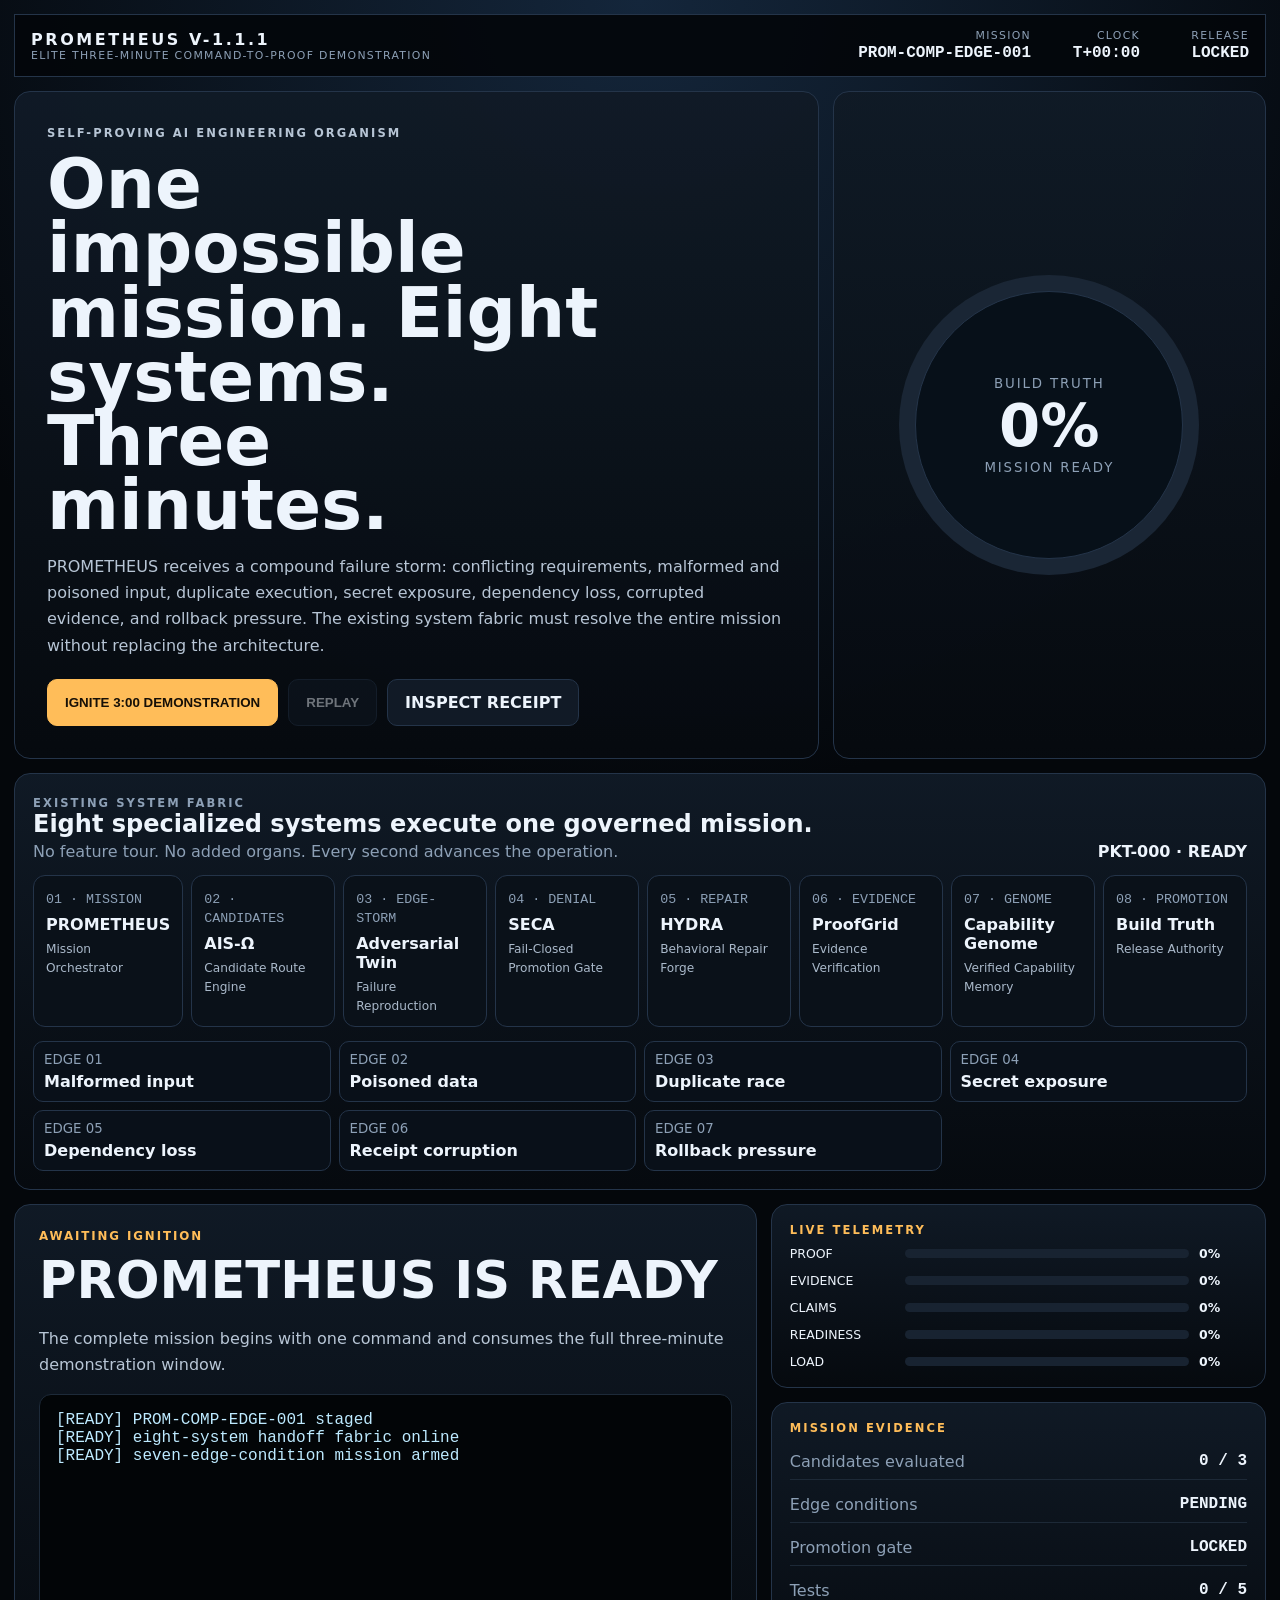
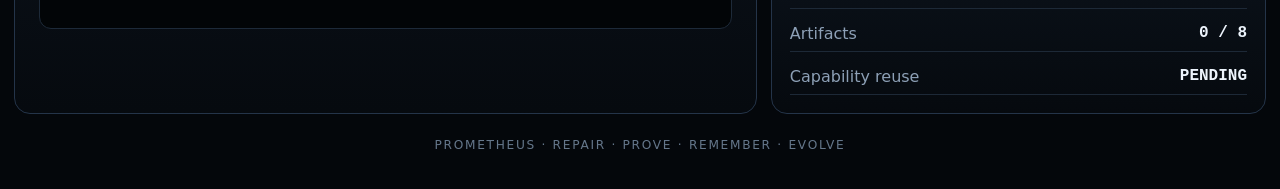
==== index.html @ 127bd873 "converge public entrypoint on elite demo" ====
<!doctype html>
<html lang="en">
<head>
  <meta charset="utf-8">
  <meta name="viewport" content="width=device-width,initial-scale=1,viewport-fit=cover">
  <meta name="theme-color" content="#04070b">
  <meta name="description" content="PROMETHEUS elite three-minute Command-to-Proof demonstration.">
  <base href="./docs/">
  <title>PROMETHEUS · Elite Command-to-Proof Demo</title>
  <link rel="stylesheet" href="assets/elite-demo.css">
</head>
<body>
  <div class="shell">
    <header class="topbar">
      <div class="brand"><b>PROMETHEUS V-1.1.1</b><small>ELITE THREE-MINUTE COMMAND-TO-PROOF DEMONSTRATION</small></div>
      <div class="metric"><small>MISSION</small><b>PROM-COMP-EDGE-001</b></div>
      <div class="metric"><small>CLOCK</small><b id="clock">T+00:00</b></div>
      <div class="metric"><small>RELEASE</small><b id="release">LOCKED</b></div>
    </header>

    <section class="hero">
      <article class="panel intro">
        <p class="eyebrow">SELF-PROVING AI ENGINEERING ORGANISM</p>
        <h1>One impossible mission. Eight systems. Three minutes.</h1>
        <p>PROMETHEUS receives a compound failure storm: conflicting requirements, malformed and poisoned input, duplicate execution, secret exposure, dependency loss, corrupted evidence, and rollback pressure. The existing system fabric must resolve the entire mission without replacing the architecture.</p>
        <div class="actions">
          <button class="btn primary" id="launch" type="button">IGNITE 3:00 DEMONSTRATION</button>
          <button class="btn" id="replay" type="button" disabled>REPLAY</button>
          <a class="btn" href="proofgrid/FINAL_RECEIPT.json">INSPECT RECEIPT</a>
        </div>
      </article>
      <article class="panel core">
        <div class="ring" id="ring"><span><small>BUILD TRUTH</small><b id="proof">0%</b><small id="core-state">MISSION READY</small></span></div>
      </article>
    </section>

    <section class="panel mission">
      <div class="mission-head"><div><p class="eyebrow">EXISTING SYSTEM FABRIC</p><h2>Eight specialized systems execute one governed mission.</h2><p>No feature tour. No added organs. Every second advances the operation.</p></div><b id="packet">PKT-000 · READY</b></div>
      <div class="pipeline" id="pipeline"></div>
      <div class="edge-grid" id="edge-grid"></div>
    </section>

    <section class="stage-grid">
      <article class="panel stage">
        <div class="stage-kicker" id="stage-kicker">AWAITING IGNITION</div>
        <h2 id="stage-title">PROMETHEUS IS READY</h2>
        <p id="stage-copy">The complete mission begins with one command and consumes the full three-minute demonstration window.</p>
        <pre class="terminal" id="terminal">[READY] PROM-COMP-EDGE-001 staged
[READY] eight-system handoff fabric online
[READY] seven-edge-condition mission armed</pre>
      </article>
      <aside class="side">
        <article class="panel telemetry">
          <p class="eyebrow">LIVE TELEMETRY</p>
          <div class="bars">
            <div class="bar-row"><span>PROOF</span><div class="track"><div class="fill" id="bar-proof"></div></div><b id="v-proof">0%</b></div>
            <div class="bar-row"><span>EVIDENCE</span><div class="track"><div class="fill" id="bar-evidence"></div></div><b id="v-evidence">0%</b></div>
            <div class="bar-row"><span>CLAIMS</span><div class="track"><div class="fill" id="bar-claims"></div></div><b id="v-claims">0%</b></div>
            <div class="bar-row"><span>READINESS</span><div class="track"><div class="fill" id="bar-readiness"></div></div><b id="v-readiness">0%</b></div>
            <div class="bar-row"><span>LOAD</span><div class="track"><div class="fill" id="bar-load"></div></div><b id="v-load">0%</b></div>
          </div>
        </article>
        <article class="panel evidence">
          <p class="eyebrow">MISSION EVIDENCE</p>
          <div class="evidence-list">
            <div class="evidence-item"><span>Candidates evaluated</span><b id="ev-routes">0 / 3</b></div>
            <div class="evidence-item"><span>Edge conditions</span><b id="ev-failure">PENDING</b></div>
            <div class="evidence-item"><span>Promotion gate</span><b id="ev-gate">LOCKED</b></div>
            <div class="evidence-item"><span>Tests</span><b id="ev-tests">0 / 5</b></div>
            <div class="evidence-item"><span>Artifacts</span><b id="ev-artifacts">0 / 8</b></div>
            <div class="evidence-item"><span>Capability reuse</span><b id="ev-reuse">PENDING</b></div>
          </div>
        </article>
      </aside>
    </section>

    <section class="panel verdict" id="verdict">
      <p class="eyebrow">BUILD TRUTH VERDICT</p>
      <h2>PROMOTION AUTHORIZED</h2>
      <p>Seven edge conditions were reproduced, denied, repaired, verified, preserved, and successfully inherited by a related mission.</p>
      <div class="verdict-grid">
        <div><small>ROUTES</small><b>3 EVALUATED</b></div>
        <div><small>EDGE CONDITIONS</small><b>7 CLOSED</b></div>
        <div><small>TESTS</small><b>5 / 5</b></div>
        <div><small>ARTIFACTS</small><b>8 / 8</b></div>
        <div><small>FAILED ACTIONS</small><b>1 → 0</b></div>
        <div><small>BLOCKERS</small><b>0</b></div>
      </div>
      <div class="publication">SERVERFORGE ENVELOPE SEALED · #live-case-study · #proof-index · EDEN PUBLICATION READY</div>
    </section>

    <footer class="footer">PROMETHEUS · REPAIR · PROVE · REMEMBER · EVOLVE</footer>
  </div>
  <script src="assets/elite-demo.js"></script>
</body>
</html>
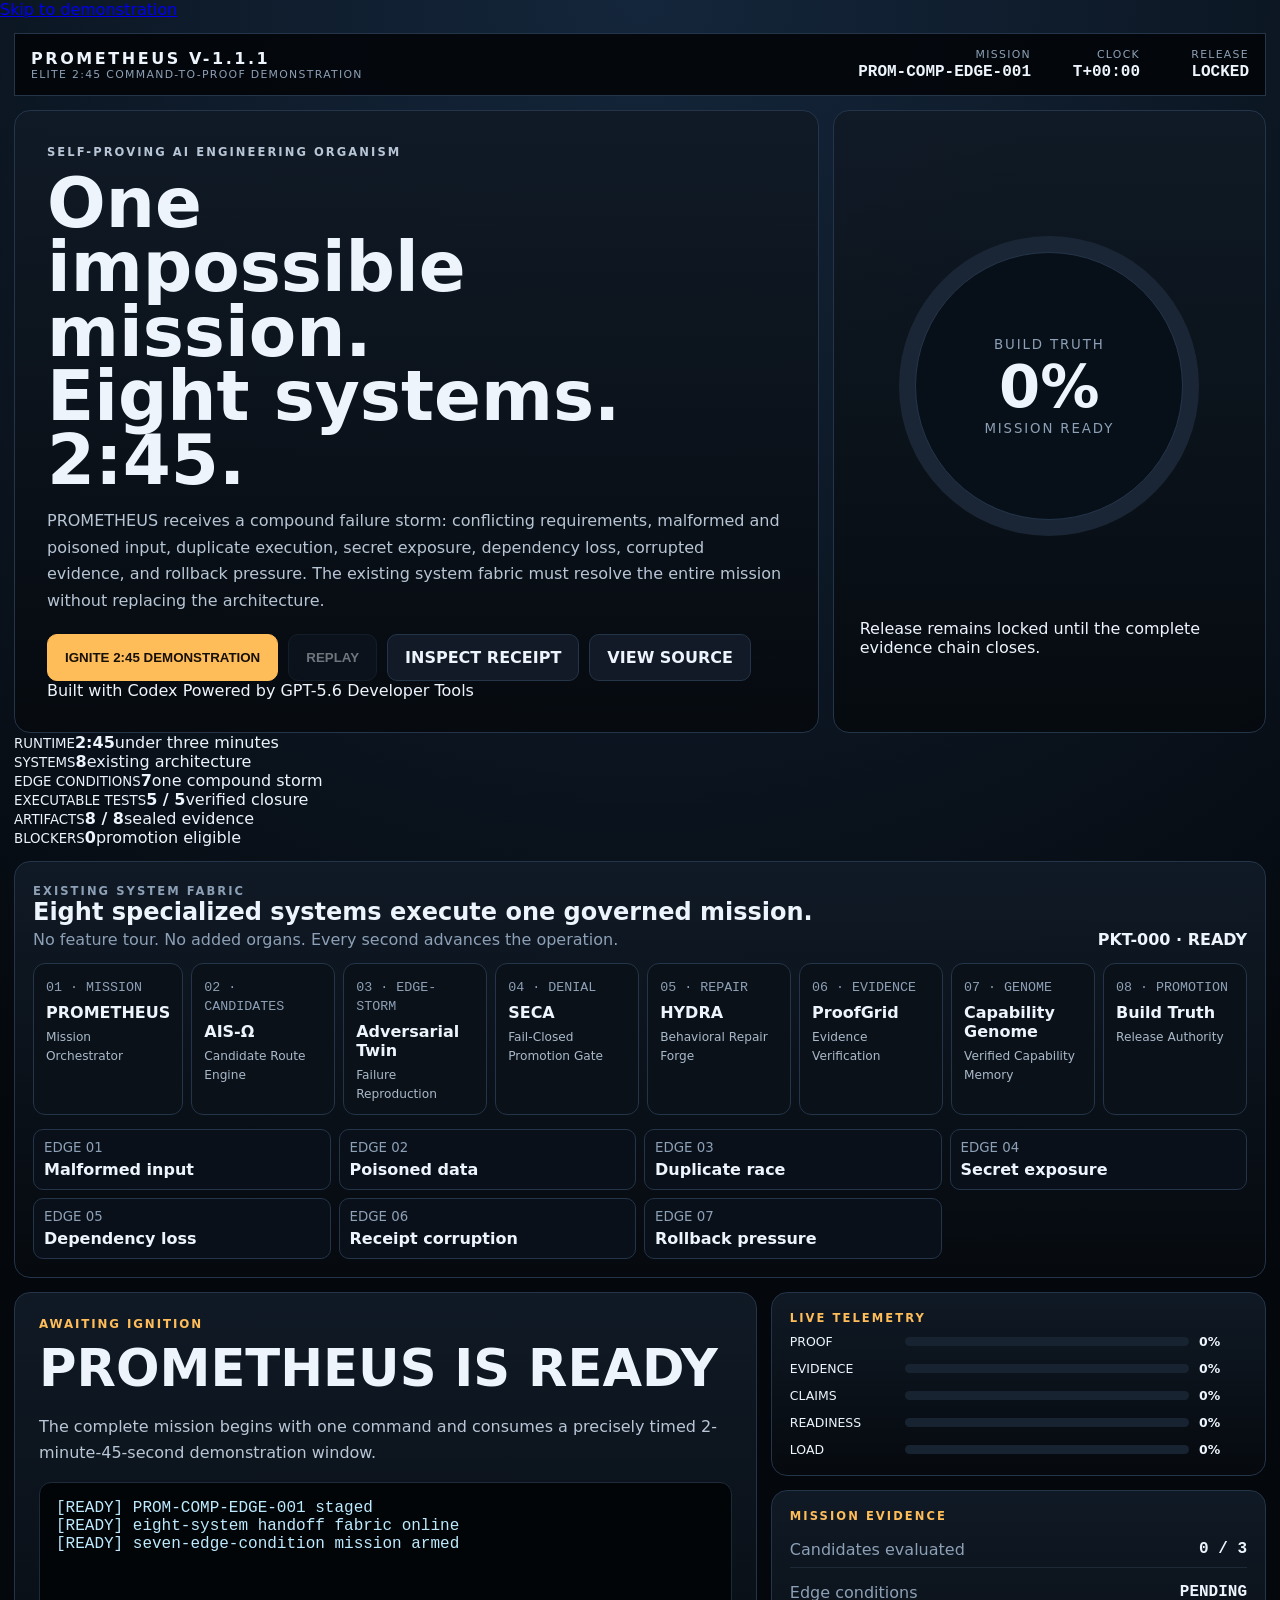
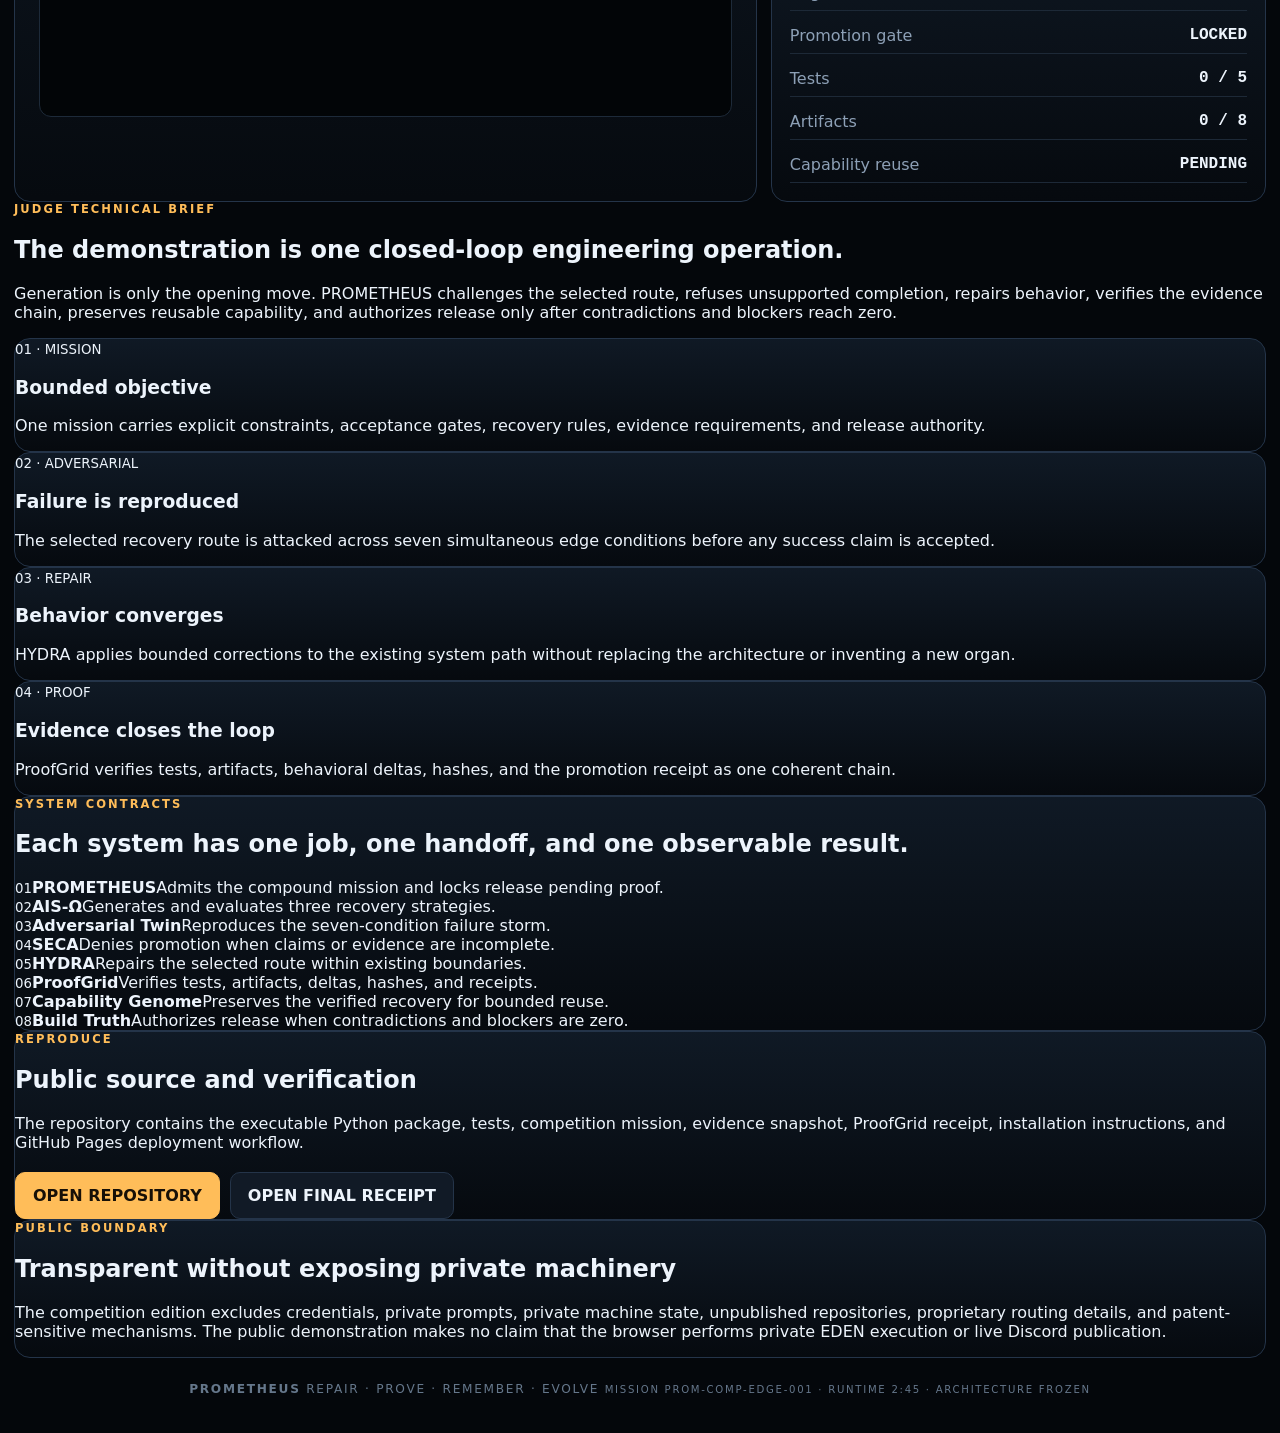
==== commit d6e0e5e9: "overhaul competition landing page without changing demo" ====
--- a/index.html
+++ b/index.html
@@ -4,93 +4,192 @@
   <meta charset="utf-8">
   <meta name="viewport" content="width=device-width,initial-scale=1,viewport-fit=cover">
   <meta name="theme-color" content="#04070b">
-  <meta name="description" content="PROMETHEUS elite three-minute Command-to-Proof demonstration.">
+  <meta name="description" content="PROMETHEUS elite 2-minute-45-second Command-to-Proof demonstration: one mission, eight systems, seven edge conditions, and an evidence-backed release decision.">
+  <meta property="og:title" content="PROMETHEUS · Elite Command-to-Proof Demo">
+  <meta property="og:description" content="One impossible mission. Eight existing systems. 2 minutes 45 seconds.">
+  <meta property="og:type" content="website">
+  <meta property="og:url" content="https://atlas-ascend.github.io/-PROMETHEUS-AIS-Competition/">
   <base href="./docs/">
   <title>PROMETHEUS · Elite Command-to-Proof Demo</title>
   <link rel="stylesheet" href="assets/elite-demo.css">
 </head>
 <body>
+  <a class="skip-link" href="#demonstration">Skip to demonstration</a>
+  <div class="ambient" aria-hidden="true"></div>
+
   <div class="shell">
     <header class="topbar">
-      <div class="brand"><b>PROMETHEUS V-1.1.1</b><small>ELITE THREE-MINUTE COMMAND-TO-PROOF DEMONSTRATION</small></div>
+      <div class="brand">
+        <b>PROMETHEUS V-1.1.1</b>
+        <small>ELITE 2:45 COMMAND-TO-PROOF DEMONSTRATION</small>
+      </div>
       <div class="metric"><small>MISSION</small><b>PROM-COMP-EDGE-001</b></div>
-      <div class="metric"><small>CLOCK</small><b id="clock">T+00:00</b></div>
-      <div class="metric"><small>RELEASE</small><b id="release">LOCKED</b></div>
+      <div class="metric"><small>CLOCK</small><b id="clock" aria-live="off">T+00:00</b></div>
+      <div class="metric"><small>RELEASE</small><b id="release" aria-live="polite">LOCKED</b></div>
     </header>
 
-    <section class="hero">
-      <article class="panel intro">
-        <p class="eyebrow">SELF-PROVING AI ENGINEERING ORGANISM</p>
-        <h1>One impossible mission. Eight systems. Three minutes.</h1>
-        <p>PROMETHEUS receives a compound failure storm: conflicting requirements, malformed and poisoned input, duplicate execution, secret exposure, dependency loss, corrupted evidence, and rollback pressure. The existing system fabric must resolve the entire mission without replacing the architecture.</p>
-        <div class="actions">
-          <button class="btn primary" id="launch" type="button">IGNITE 3:00 DEMONSTRATION</button>
-          <button class="btn" id="replay" type="button" disabled>REPLAY</button>
-          <a class="btn" href="proofgrid/FINAL_RECEIPT.json">INSPECT RECEIPT</a>
+    <main>
+      <section class="hero" aria-labelledby="hero-title">
+        <article class="panel intro">
+          <p class="eyebrow">SELF-PROVING AI ENGINEERING ORGANISM</p>
+          <h1 id="hero-title">One impossible mission.<br>Eight systems.<br><span>2:45.</span></h1>
+          <p class="hero-copy">PROMETHEUS receives a compound failure storm: conflicting requirements, malformed and poisoned input, duplicate execution, secret exposure, dependency loss, corrupted evidence, and rollback pressure. The existing system fabric must resolve the entire mission without replacing the architecture.</p>
+          <div class="actions">
+            <button class="btn primary" id="launch" type="button">IGNITE 2:45 DEMONSTRATION</button>
+            <button class="btn" id="replay" type="button" disabled>REPLAY</button>
+            <a class="btn" href="proofgrid/FINAL_RECEIPT.json">INSPECT RECEIPT</a>
+            <a class="btn subtle" href="https://github.com/Atlas-Ascend/-PROMETHEUS-AIS-Competition">VIEW SOURCE</a>
+          </div>
+          <div class="hero-claim">
+            <span>Built with Codex</span>
+            <span>Powered by GPT-5.6</span>
+            <span>Developer Tools</span>
+          </div>
+        </article>
+
+        <article class="panel core" aria-label="Build Truth progress">
+          <div class="core-orbit" aria-hidden="true"></div>
+          <div class="ring" id="ring">
+            <span>
+              <small>BUILD TRUTH</small>
+              <b id="proof">0%</b>
+              <small id="core-state">MISSION READY</small>
+            </span>
+          </div>
+          <p class="core-caption">Release remains locked until the complete evidence chain closes.</p>
+        </article>
+      </section>
+
+      <section class="proof-strip" aria-label="Demonstration summary">
+        <article><small>RUNTIME</small><b>2:45</b><span>under three minutes</span></article>
+        <article><small>SYSTEMS</small><b>8</b><span>existing architecture</span></article>
+        <article><small>EDGE CONDITIONS</small><b>7</b><span>one compound storm</span></article>
+        <article><small>EXECUTABLE TESTS</small><b>5 / 5</b><span>verified closure</span></article>
+        <article><small>ARTIFACTS</small><b>8 / 8</b><span>sealed evidence</span></article>
+        <article><small>BLOCKERS</small><b>0</b><span>promotion eligible</span></article>
+      </section>
+
+      <section class="panel mission" id="demonstration" aria-labelledby="mission-title">
+        <div class="mission-head">
+          <div>
+            <p class="eyebrow">EXISTING SYSTEM FABRIC</p>
+            <h2 id="mission-title">Eight specialized systems execute one governed mission.</h2>
+            <p>No feature tour. No added organs. Every second advances the operation.</p>
+          </div>
+          <b id="packet">PKT-000 · READY</b>
         </div>
-      </article>
-      <article class="panel core">
-        <div class="ring" id="ring"><span><small>BUILD TRUTH</small><b id="proof">0%</b><small id="core-state">MISSION READY</small></span></div>
-      </article>
-    </section>
+        <div class="pipeline" id="pipeline" aria-label="Eight-system mission pipeline"></div>
+        <div class="edge-grid" id="edge-grid" aria-label="Seven edge conditions"></div>
+      </section>
 
-    <section class="panel mission">
-      <div class="mission-head"><div><p class="eyebrow">EXISTING SYSTEM FABRIC</p><h2>Eight specialized systems execute one governed mission.</h2><p>No feature tour. No added organs. Every second advances the operation.</p></div><b id="packet">PKT-000 · READY</b></div>
-      <div class="pipeline" id="pipeline"></div>
-      <div class="edge-grid" id="edge-grid"></div>
-    </section>
-
-    <section class="stage-grid">
-      <article class="panel stage">
-        <div class="stage-kicker" id="stage-kicker">AWAITING IGNITION</div>
-        <h2 id="stage-title">PROMETHEUS IS READY</h2>
-        <p id="stage-copy">The complete mission begins with one command and consumes the full three-minute demonstration window.</p>
-        <pre class="terminal" id="terminal">[READY] PROM-COMP-EDGE-001 staged
+      <section class="stage-grid" aria-label="Live mission stage and telemetry">
+        <article class="panel stage">
+          <div class="stage-kicker" id="stage-kicker">AWAITING IGNITION</div>
+          <h2 id="stage-title">PROMETHEUS IS READY</h2>
+          <p id="stage-copy">The complete mission begins with one command and consumes a precisely timed 2-minute-45-second demonstration window.</p>
+          <pre class="terminal" id="terminal" aria-live="polite">[READY] PROM-COMP-EDGE-001 staged
 [READY] eight-system handoff fabric online
 [READY] seven-edge-condition mission armed</pre>
-      </article>
-      <aside class="side">
-        <article class="panel telemetry">
-          <p class="eyebrow">LIVE TELEMETRY</p>
-          <div class="bars">
-            <div class="bar-row"><span>PROOF</span><div class="track"><div class="fill" id="bar-proof"></div></div><b id="v-proof">0%</b></div>
-            <div class="bar-row"><span>EVIDENCE</span><div class="track"><div class="fill" id="bar-evidence"></div></div><b id="v-evidence">0%</b></div>
-            <div class="bar-row"><span>CLAIMS</span><div class="track"><div class="fill" id="bar-claims"></div></div><b id="v-claims">0%</b></div>
-            <div class="bar-row"><span>READINESS</span><div class="track"><div class="fill" id="bar-readiness"></div></div><b id="v-readiness">0%</b></div>
-            <div class="bar-row"><span>LOAD</span><div class="track"><div class="fill" id="bar-load"></div></div><b id="v-load">0%</b></div>
+        </article>
+
+        <aside class="side">
+          <article class="panel telemetry">
+            <p class="eyebrow">LIVE TELEMETRY</p>
+            <div class="bars">
+              <div class="bar-row"><span>PROOF</span><div class="track"><div class="fill" id="bar-proof"></div></div><b id="v-proof">0%</b></div>
+              <div class="bar-row"><span>EVIDENCE</span><div class="track"><div class="fill" id="bar-evidence"></div></div><b id="v-evidence">0%</b></div>
+              <div class="bar-row"><span>CLAIMS</span><div class="track"><div class="fill" id="bar-claims"></div></div><b id="v-claims">0%</b></div>
+              <div class="bar-row"><span>READINESS</span><div class="track"><div class="fill" id="bar-readiness"></div></div><b id="v-readiness">0%</b></div>
+              <div class="bar-row"><span>LOAD</span><div class="track"><div class="fill" id="bar-load"></div></div><b id="v-load">0%</b></div>
+            </div>
+          </article>
+
+          <article class="panel evidence">
+            <p class="eyebrow">MISSION EVIDENCE</p>
+            <div class="evidence-list">
+              <div class="evidence-item"><span>Candidates evaluated</span><b id="ev-routes">0 / 3</b></div>
+              <div class="evidence-item"><span>Edge conditions</span><b id="ev-failure">PENDING</b></div>
+              <div class="evidence-item"><span>Promotion gate</span><b id="ev-gate">LOCKED</b></div>
+              <div class="evidence-item"><span>Tests</span><b id="ev-tests">0 / 5</b></div>
+              <div class="evidence-item"><span>Artifacts</span><b id="ev-artifacts">0 / 8</b></div>
+              <div class="evidence-item"><span>Capability reuse</span><b id="ev-reuse">PENDING</b></div>
+            </div>
+          </article>
+        </aside>
+      </section>
+
+      <section class="panel verdict" id="verdict" aria-labelledby="verdict-title">
+        <p class="eyebrow">BUILD TRUTH VERDICT</p>
+        <h2 id="verdict-title">PROMOTION AUTHORIZED</h2>
+        <p>Seven edge conditions were reproduced, denied, repaired, verified, preserved, and successfully inherited by a related mission.</p>
+        <div class="verdict-grid">
+          <div><small>ROUTES</small><b>3 EVALUATED</b></div>
+          <div><small>EDGE CONDITIONS</small><b>7 CLOSED</b></div>
+          <div><small>TESTS</small><b>5 / 5</b></div>
+          <div><small>ARTIFACTS</small><b>8 / 8</b></div>
+          <div><small>FAILED ACTIONS</small><b>1 → 0</b></div>
+          <div><small>BLOCKERS</small><b>0</b></div>
+        </div>
+        <div class="publication">SERVERFORGE ENVELOPE SEALED · #live-case-study · #proof-index · EDEN PUBLICATION READY</div>
+      </section>
+
+      <section class="technical-brief" aria-labelledby="brief-title">
+        <div class="section-heading">
+          <p class="eyebrow">JUDGE TECHNICAL BRIEF</p>
+          <h2 id="brief-title">The demonstration is one closed-loop engineering operation.</h2>
+          <p>Generation is only the opening move. PROMETHEUS challenges the selected route, refuses unsupported completion, repairs behavior, verifies the evidence chain, preserves reusable capability, and authorizes release only after contradictions and blockers reach zero.</p>
+        </div>
+
+        <div class="brief-grid">
+          <article class="panel brief-card"><small>01 · MISSION</small><h3>Bounded objective</h3><p>One mission carries explicit constraints, acceptance gates, recovery rules, evidence requirements, and release authority.</p></article>
+          <article class="panel brief-card"><small>02 · ADVERSARIAL</small><h3>Failure is reproduced</h3><p>The selected recovery route is attacked across seven simultaneous edge conditions before any success claim is accepted.</p></article>
+          <article class="panel brief-card"><small>03 · REPAIR</small><h3>Behavior converges</h3><p>HYDRA applies bounded corrections to the existing system path without replacing the architecture or inventing a new organ.</p></article>
+          <article class="panel brief-card"><small>04 · PROOF</small><h3>Evidence closes the loop</h3><p>ProofGrid verifies tests, artifacts, behavioral deltas, hashes, and the promotion receipt as one coherent chain.</p></article>
+        </div>
+      </section>
+
+      <section class="panel system-contracts" aria-labelledby="contracts-title">
+        <div class="section-heading compact">
+          <p class="eyebrow">SYSTEM CONTRACTS</p>
+          <h2 id="contracts-title">Each system has one job, one handoff, and one observable result.</h2>
+        </div>
+        <div class="contract-grid">
+          <article><small>01</small><b>PROMETHEUS</b><span>Admits the compound mission and locks release pending proof.</span></article>
+          <article><small>02</small><b>AIS-Ω</b><span>Generates and evaluates three recovery strategies.</span></article>
+          <article><small>03</small><b>Adversarial Twin</b><span>Reproduces the seven-condition failure storm.</span></article>
+          <article><small>04</small><b>SECA</b><span>Denies promotion when claims or evidence are incomplete.</span></article>
+          <article><small>05</small><b>HYDRA</b><span>Repairs the selected route within existing boundaries.</span></article>
+          <article><small>06</small><b>ProofGrid</b><span>Verifies tests, artifacts, deltas, hashes, and receipts.</span></article>
+          <article><small>07</small><b>Capability Genome</b><span>Preserves the verified recovery for bounded reuse.</span></article>
+          <article><small>08</small><b>Build Truth</b><span>Authorizes release when contradictions and blockers are zero.</span></article>
+        </div>
+      </section>
+
+      <section class="submission-grid" aria-label="Competition resources">
+        <article class="panel submission-card">
+          <p class="eyebrow">REPRODUCE</p>
+          <h2>Public source and verification</h2>
+          <p>The repository contains the executable Python package, tests, competition mission, evidence snapshot, ProofGrid receipt, installation instructions, and GitHub Pages deployment workflow.</p>
+          <div class="actions">
+            <a class="btn primary" href="https://github.com/Atlas-Ascend/-PROMETHEUS-AIS-Competition">OPEN REPOSITORY</a>
+            <a class="btn" href="proofgrid/FINAL_RECEIPT.json">OPEN FINAL RECEIPT</a>
           </div>
         </article>
-        <article class="panel evidence">
-          <p class="eyebrow">MISSION EVIDENCE</p>
-          <div class="evidence-list">
-            <div class="evidence-item"><span>Candidates evaluated</span><b id="ev-routes">0 / 3</b></div>
-            <div class="evidence-item"><span>Edge conditions</span><b id="ev-failure">PENDING</b></div>
-            <div class="evidence-item"><span>Promotion gate</span><b id="ev-gate">LOCKED</b></div>
-            <div class="evidence-item"><span>Tests</span><b id="ev-tests">0 / 5</b></div>
-            <div class="evidence-item"><span>Artifacts</span><b id="ev-artifacts">0 / 8</b></div>
-            <div class="evidence-item"><span>Capability reuse</span><b id="ev-reuse">PENDING</b></div>
-          </div>
+        <article class="panel submission-card">
+          <p class="eyebrow">PUBLIC BOUNDARY</p>
+          <h2>Transparent without exposing private machinery</h2>
+          <p>The competition edition excludes credentials, private prompts, private machine state, unpublished repositories, proprietary routing details, and patent-sensitive mechanisms. The public demonstration makes no claim that the browser performs private EDEN execution or live Discord publication.</p>
         </article>
-      </aside>
-    </section>
+      </section>
+    </main>
 
-    <section class="panel verdict" id="verdict">
-      <p class="eyebrow">BUILD TRUTH VERDICT</p>
-      <h2>PROMOTION AUTHORIZED</h2>
-      <p>Seven edge conditions were reproduced, denied, repaired, verified, preserved, and successfully inherited by a related mission.</p>
-      <div class="verdict-grid">
-        <div><small>ROUTES</small><b>3 EVALUATED</b></div>
-        <div><small>EDGE CONDITIONS</small><b>7 CLOSED</b></div>
-        <div><small>TESTS</small><b>5 / 5</b></div>
-        <div><small>ARTIFACTS</small><b>8 / 8</b></div>
-        <div><small>FAILED ACTIONS</small><b>1 → 0</b></div>
-        <div><small>BLOCKERS</small><b>0</b></div>
-      </div>
-      <div class="publication">SERVERFORGE ENVELOPE SEALED · #live-case-study · #proof-index · EDEN PUBLICATION READY</div>
-    </section>
+    <footer class="footer">
+      <b>PROMETHEUS</b>
+      <span>REPAIR · PROVE · REMEMBER · EVOLVE</span>
+      <small>MISSION PROM-COMP-EDGE-001 · RUNTIME 2:45 · ARCHITECTURE FROZEN</small>
+    </footer>
+  </div>
 
-    <footer class="footer">PROMETHEUS · REPAIR · PROVE · REMEMBER · EVOLVE</footer>
-  </div>
   <script src="assets/elite-demo.js"></script>
 </body>
 </html>
